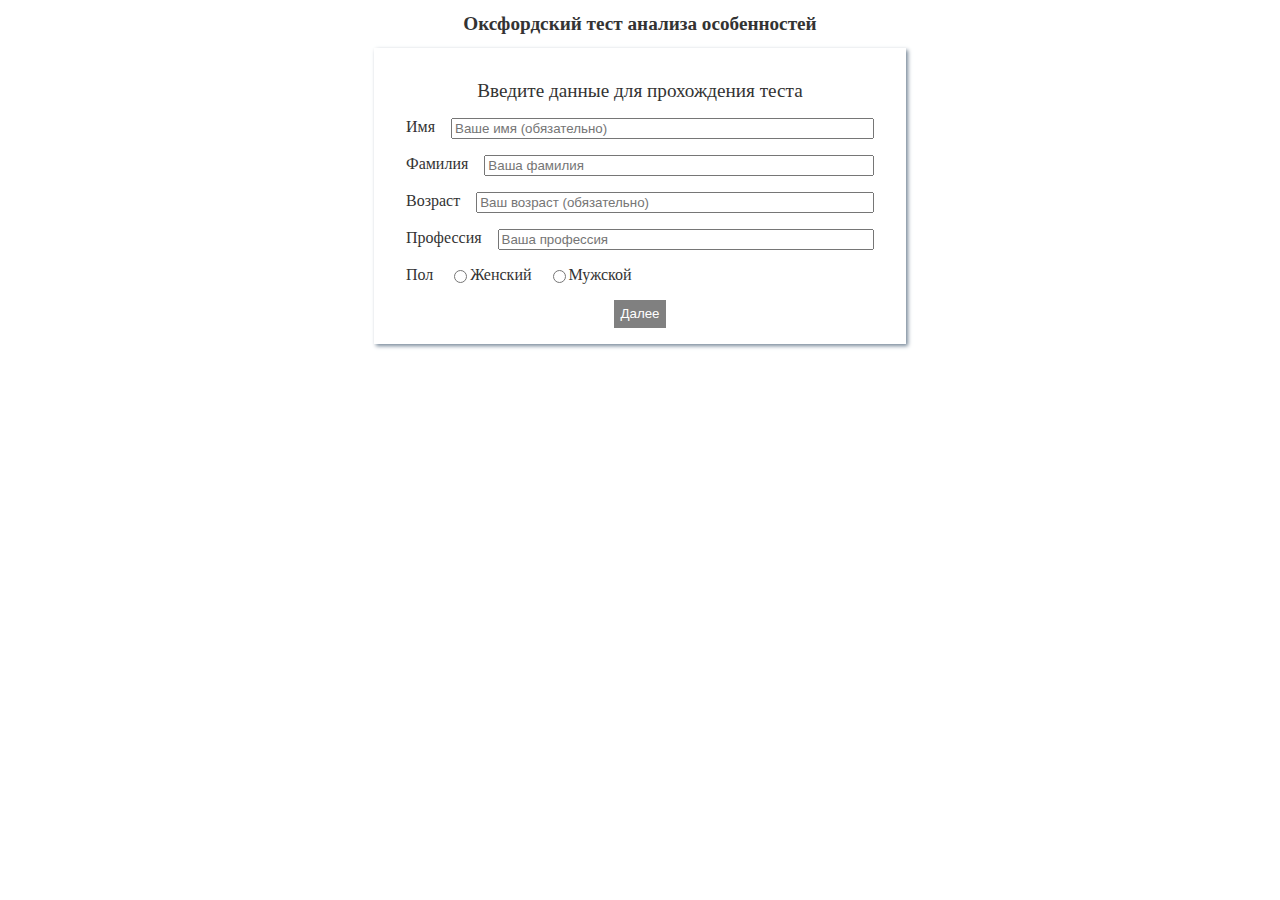
==== index.html @ 40d51e47 "Added chart and results" ====
<!DOCTYPE html>
<html lang="en">
<head>
    <meta charset="UTF-8">
    <meta name="viewport" content="width=device-width, initial-scale=1.0">
    <link rel="stylesheet" href="style.css">
    <script type="module" src="./scripts/common.js"></script>
    <script type="module" src="./scripts/oxford-test.js"></script>
    <title>Document</title>
</head>
<body>
    <main>
        <h1>Оксфордский тест анализа особенностей</h1>
        <section id="instruction" class="instruction">
        </section>
        <section id="userInfo" class="inputForm">
        </section>
        <section id="question" class="inputForm">
        </section>
        <section id="results" class="results">
        </section>
    </main>
    <script type="module">
        import * as oxft from './scripts/oxford-test.js'
        let sectionInstr = document.getElementById("instruction");
        let sectionUserInfo = document.getElementById("userInfo");
        let sectionQuestion = document.getElementById("question");
        let sectionResults = document.getElementById("results");
        let secitonChart =  document.getElementById("chart");

        oxft.parameters.document = document;
        oxft.parameters.instruction.element = sectionInstr;
        oxft.parameters.userInfo.element = sectionUserInfo;
        oxft.parameters.questions.element = sectionQuestion;
        oxft.parameters.results.element = sectionResults;

        // oxft.userInfo.firstname = 'Алексей';
        // oxft.userInfo.lastname = 'Сухарев';
        // oxft.userInfo.age = 43;
        // oxft.userInfo.sex = 'female';
        // oxft.userInfo.occupation = 'Инженер';

        // oxft.capacityAnswers.A = 105;
        // oxft.capacityAnswers.B = 111;
        // oxft.capacityAnswers.C = 88;
        // oxft.capacityAnswers.D = 91;
        // oxft.capacityAnswers.E = 100;
        // oxft.capacityAnswers.F = 97;
        // oxft.capacityAnswers.G = 89;
        // oxft.capacityAnswers.H = 106;
        // oxft.capacityAnswers.I = 90;
        // oxft.capacityAnswers.J = 99;

        oxft.startTest();
    </script>
</body>
</html>
---- style.css ----
body {
    color: #333;
}

.instruction {
    padding: 1em;
    box-shadow: 2px 2px 4px lightslategray;
    max-width: 1000px;
    margin: auto;
}

h1 {
    text-align: center;
    font-size: larger;
}

h2 {
    text-align: center;
    font-size: larger;
    font-weight: normal;
}

#instruction {
    display: none;
}

#question {
    display: none;
}

.inputForm {
    margin: auto;
    padding: 1em;
    box-shadow: 2px 2px 4px lightslategray;
    max-width: 500px;
}

ol {
    padding-inline-start: 1em;
}

.inputForm ul {
    padding: 0;

}

.inputForm li {
   display: flex;
   list-style: none;
   margin: 1em;
}

.inputForm li > input {
    flex: 1;
}

.inputForm li > input[type="radio"] {
    flex: none;
}

.inputForm li > label {
    padding-right: 1em;
}

div {
    margin: 1em;
}

button {
    display: block;
    margin: auto;
    padding: .5em;
    background: gray;
    color: white;
    border: 0;
}

.questionText {
    font-weight: bold;
    margin-top: 2em;
}

.rectChart {
    fill: white;
}

.axisLine {
    stroke: #333;
    /* stroke-width: 3px; */
}

.gridLine {
    stroke: gray;
    /* stroke-width: 1px; */
}

.rectLabel {
    stroke: #555;
    stroke-width: 1px;
    fill-opacity: 0;
}

.results {
    display: flex;
    max-width: 800px;
    margin: auto;
}

.results > div {
    flex: 1;
}
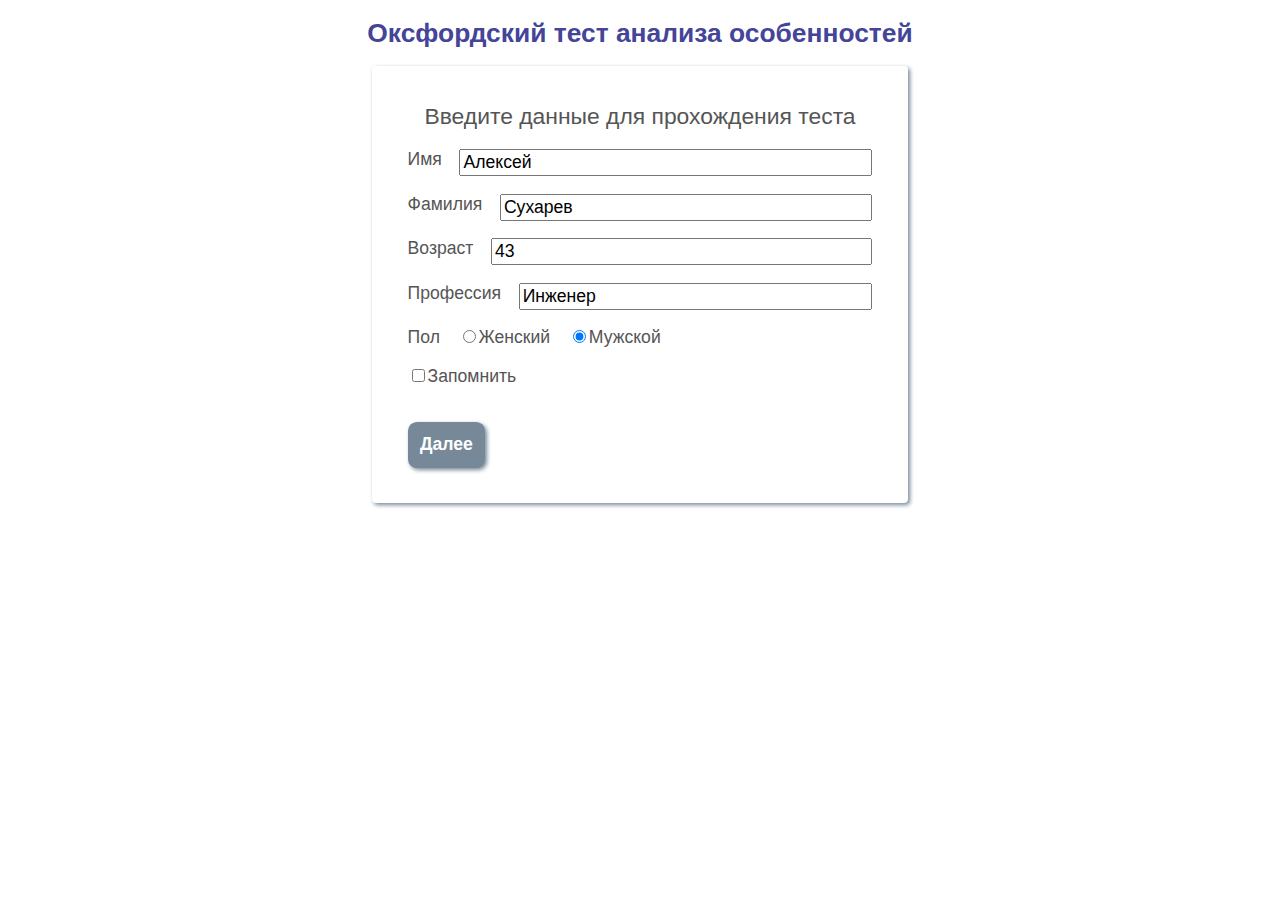
==== commit e89e0d95: "Style changed to ask one question by button click" ====
--- a/index.html
+++ b/index.html
@@ -34,11 +34,11 @@
         oxft.parameters.questions.element = sectionQuestion;
         oxft.parameters.results.element = sectionResults;
 
-        // oxft.userInfo.firstname = 'Алексей';
-        // oxft.userInfo.lastname = 'Сухарев';
-        // oxft.userInfo.age = 43;
-        // oxft.userInfo.sex = 'female';
-        // oxft.userInfo.occupation = 'Инженер';
+        oxft.userInfo.firstname = 'Алексей';
+        oxft.userInfo.lastname = 'Сухарев';
+        oxft.userInfo.age = 43;
+        oxft.userInfo.sex = 'male';
+        oxft.userInfo.occupation = 'Инженер';
 
         // oxft.capacityAnswers.A = 105;
         // oxft.capacityAnswers.B = 111;
--- a/style.css
+++ b/style.css
@@ -1,22 +1,30 @@
 body {
-    color: #333;
+    color: #555;
+    font-family: Arial, Helvetica, sans-serif;
+    font-size: 1.1em;
+}
+
+section {
+    border-radius: 4px;
 }
 
 .instruction {
     padding: 1em;
     box-shadow: 2px 2px 4px lightslategray;
-    max-width: 1000px;
+    border-radius: 2px;
+    max-width: 600px;
     margin: auto;
 }
 
 h1 {
     text-align: center;
-    font-size: larger;
+    font-size: 1.5em;
+    color: #449;
 }
 
 h2 {
     text-align: center;
-    font-size: larger;
+    font-size: 1.3em;
     font-weight: normal;
 }
 
@@ -62,15 +70,28 @@
     padding-right: 1em;
 }
 
+input {
+    font-size: 1em;
+}
+
 div {
     margin: 1em;
 }
 
+#oxftQuestion div {
+    text-align: center;
+}
+
 button {
-    display: block;
+    display: inline;
     margin: auto;
-    padding: .5em;
-    background: gray;
+    font-size: 1em;
+    font-weight: bolder;
+    padding: .7em;
+    margin: 1em;
+    border-radius: .5em;
+    background: lightslategray;
+    box-shadow: 2px 2px 4px lightslategray;
     color: white;
     border: 0;
 }
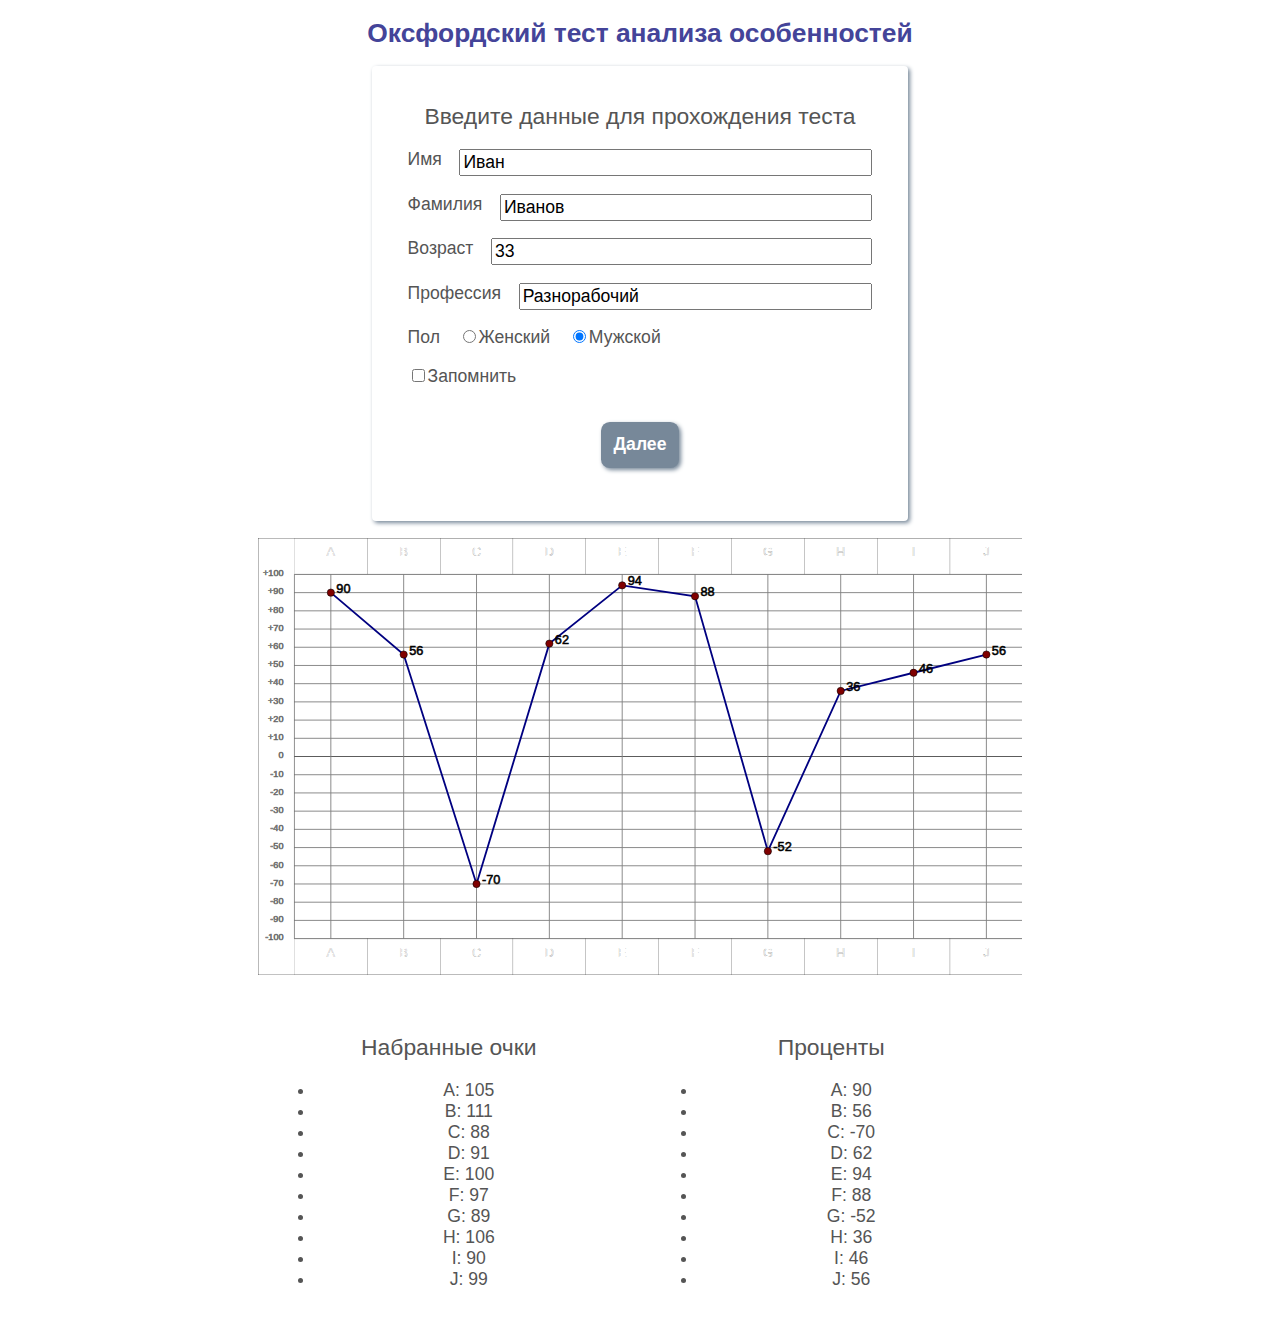
==== commit 0ee5955c: "Style changed to ask one question by button click" ====
--- a/index.html
+++ b/index.html
@@ -34,24 +34,24 @@
         oxft.parameters.questions.element = sectionQuestion;
         oxft.parameters.results.element = sectionResults;
 
-        oxft.userInfo.firstname = 'Алексей';
-        oxft.userInfo.lastname = 'Сухарев';
-        oxft.userInfo.age = 43;
+        oxft.userInfo.firstname = 'Иван';
+        oxft.userInfo.lastname = 'Иванов';
+        oxft.userInfo.age = 33;
         oxft.userInfo.sex = 'male';
-        oxft.userInfo.occupation = 'Инженер';
+        oxft.userInfo.occupation = 'Разнорабочий';
 
-        // oxft.capacityAnswers.A = 105;
-        // oxft.capacityAnswers.B = 111;
-        // oxft.capacityAnswers.C = 88;
-        // oxft.capacityAnswers.D = 91;
-        // oxft.capacityAnswers.E = 100;
-        // oxft.capacityAnswers.F = 97;
-        // oxft.capacityAnswers.G = 89;
-        // oxft.capacityAnswers.H = 106;
-        // oxft.capacityAnswers.I = 90;
-        // oxft.capacityAnswers.J = 99;
+        oxft.capacityAnswers.A = 105;
+        oxft.capacityAnswers.B = 111;
+        oxft.capacityAnswers.C = 88;
+        oxft.capacityAnswers.D = 91;
+        oxft.capacityAnswers.E = 100;
+        oxft.capacityAnswers.F = 97;
+        oxft.capacityAnswers.G = 89;
+        oxft.capacityAnswers.H = 106;
+        oxft.capacityAnswers.I = 90;
+        oxft.capacityAnswers.J = 99;
 
-        oxft.startTest();
+        oxft.testTest();
     </script>
 </body>
 </html>--- a/style.css
+++ b/style.css
@@ -75,11 +75,8 @@
 }
 
 div {
+    text-align: center;
     margin: 1em;
-}
-
-#oxftQuestion div {
-    text-align: center;
 }
 
 button {
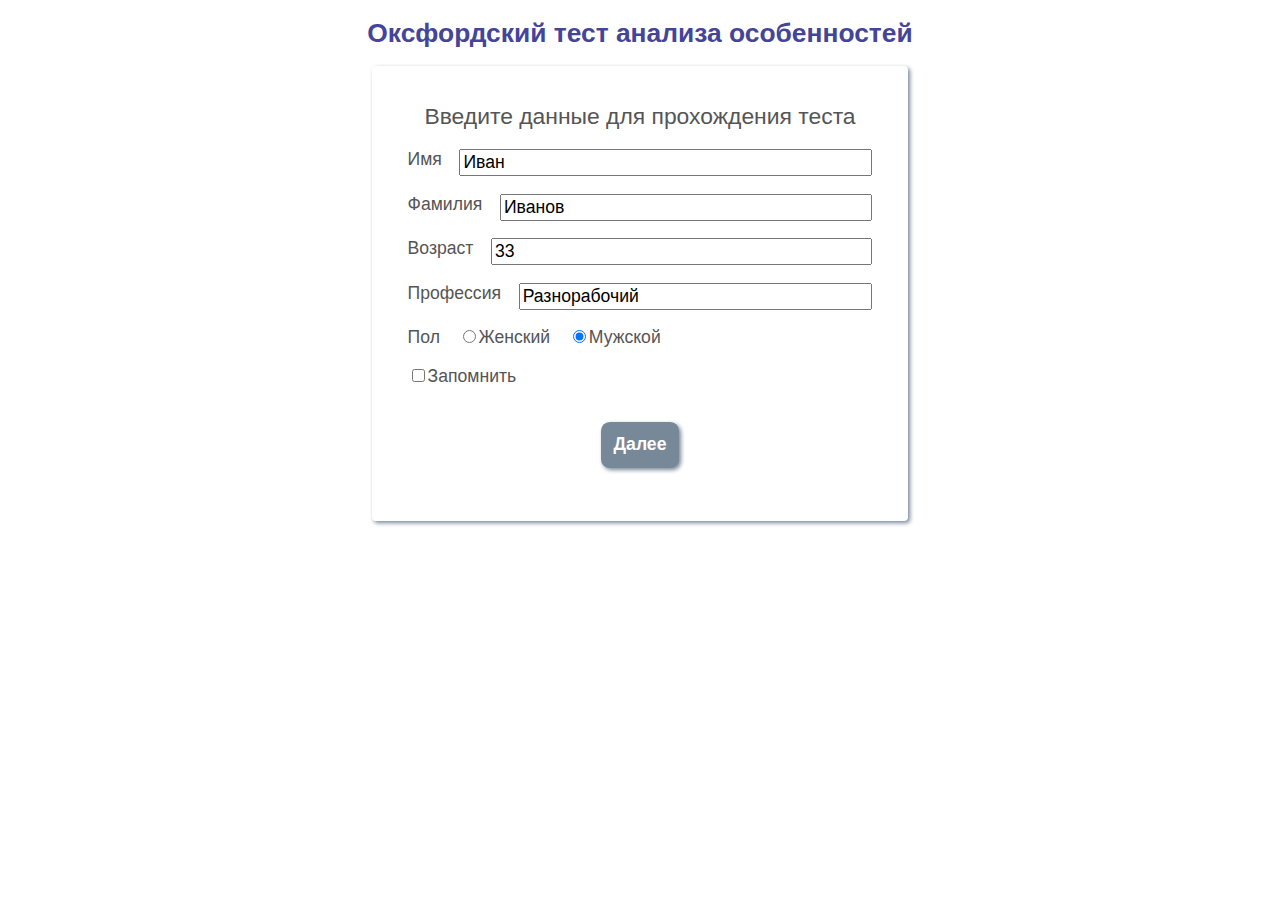
==== commit 3faf5d89: "Code refactoring - limit usage 'document' object in oxford-test.js" ====
--- a/index.html
+++ b/index.html
@@ -51,7 +51,8 @@
         oxft.capacityAnswers.I = 90;
         oxft.capacityAnswers.J = 99;
 
-        oxft.testTest();
+        // oxft.testTest();
+        oxft.startTest();
     </script>
 </body>
 </html>--- a/style.css
+++ b/style.css
@@ -98,25 +98,23 @@
     margin-top: 2em;
 }
 
-.rectChart {
+/* .rectChart {
     fill: white;
 }
 
 .axisLine {
     stroke: #333;
-    /* stroke-width: 3px; */
 }
 
 .gridLine {
     stroke: gray;
-    /* stroke-width: 1px; */
 }
 
 .rectLabel {
     stroke: #555;
     stroke-width: 1px;
     fill-opacity: 0;
-}
+} */
 
 .results {
     display: flex;
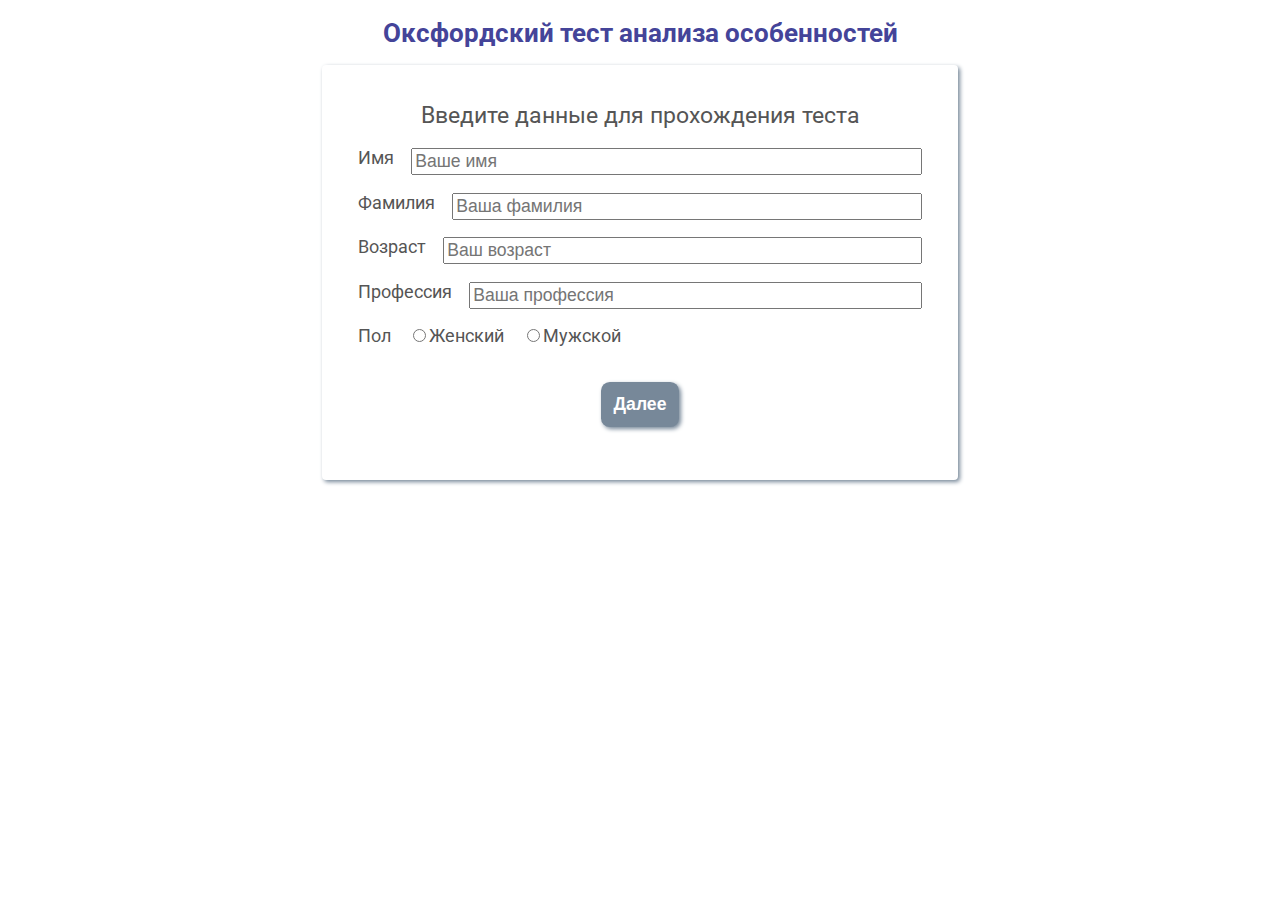
==== commit fe498ad5: "Added subtitles in vertical axis labels" ====
--- a/index.html
+++ b/index.html
@@ -3,10 +3,11 @@
 <head>
     <meta charset="UTF-8">
     <meta name="viewport" content="width=device-width, initial-scale=1.0">
+    <link href="https://fonts.googleapis.com/css2?family=Roboto&display=swap" rel="stylesheet">
     <link rel="stylesheet" href="style.css">
     <script type="module" src="./scripts/common.js"></script>
     <script type="module" src="./scripts/oxford-test.js"></script>
-    <title>Document</title>
+    <title>Оксфордский тест анализа особенностей</title>
 </head>
 <body>
     <main>
@@ -34,24 +35,24 @@
         oxft.parameters.questions.element = sectionQuestion;
         oxft.parameters.results.element = sectionResults;
 
-        oxft.userInfo.firstname = 'Иван';
-        oxft.userInfo.lastname = 'Иванов';
-        oxft.userInfo.age = 33;
-        oxft.userInfo.sex = 'male';
-        oxft.userInfo.occupation = 'Разнорабочий';
+        // oxft.userInfo.firstname = 'Иван';
+        // oxft.userInfo.lastname = 'Иванов';
+        // oxft.userInfo.age = 33;
+        // oxft.userInfo.sex = 'male';
+        // oxft.userInfo.occupation = 'Разнорабочий';
 
-        oxft.capacityAnswers.A = 105;
-        oxft.capacityAnswers.B = 111;
-        oxft.capacityAnswers.C = 88;
-        oxft.capacityAnswers.D = 91;
-        oxft.capacityAnswers.E = 100;
-        oxft.capacityAnswers.F = 97;
-        oxft.capacityAnswers.G = 89;
-        oxft.capacityAnswers.H = 106;
-        oxft.capacityAnswers.I = 90;
-        oxft.capacityAnswers.J = 99;
+        // oxft.capacityAnswers.A = 105;
+        // oxft.capacityAnswers.B = 111;
+        // oxft.capacityAnswers.C = 88;
+        // oxft.capacityAnswers.D = 91;
+        // oxft.capacityAnswers.E = 100;
+        // oxft.capacityAnswers.F = 97;
+        // oxft.capacityAnswers.G = 89;
+        // oxft.capacityAnswers.H = 106;
+        // oxft.capacityAnswers.I = 90;
+        // oxft.capacityAnswers.J = 99;
+        // oxft.testTest();
 
-        // oxft.testTest();
         oxft.startTest();
     </script>
 </body>
--- a/style.css
+++ b/style.css
@@ -1,17 +1,14 @@
 body {
     color: #555;
-    font-family: Arial, Helvetica, sans-serif;
+    font-family: 'Roboto', sans-serif;;
     font-size: 1.1em;
 }
 
 section {
+    display: none;
+    padding: 1em;
     border-radius: 4px;
-}
-
-.instruction {
-    padding: 1em;
     box-shadow: 2px 2px 4px lightslategray;
-    border-radius: 2px;
     max-width: 600px;
     margin: auto;
 }
@@ -28,47 +25,10 @@
     font-weight: normal;
 }
 
-#instruction {
-    display: none;
-}
-
-#question {
-    display: none;
-}
-
-.inputForm {
-    margin: auto;
-    padding: 1em;
-    box-shadow: 2px 2px 4px lightslategray;
-    max-width: 500px;
-}
-
 ol {
     padding-inline-start: 1em;
 }
 
-.inputForm ul {
-    padding: 0;
-
-}
-
-.inputForm li {
-   display: flex;
-   list-style: none;
-   margin: 1em;
-}
-
-.inputForm li > input {
-    flex: 1;
-}
-
-.inputForm li > input[type="radio"] {
-    flex: none;
-}
-
-.inputForm li > label {
-    padding-right: 1em;
-}
 
 input {
     font-size: 1em;
@@ -93,35 +53,25 @@
     border: 0;
 }
 
-.questionText {
-    font-weight: bold;
-    margin-top: 2em;
+.inputForm ul {
+    padding: 0;
+
 }
 
-/* .rectChart {
-    fill: white;
+.inputForm li {
+   display: flex;
+   list-style: none;
+   margin: 1em;
 }
 
-.axisLine {
-    stroke: #333;
+.inputForm li > input {
+    flex: 1;
 }
 
-.gridLine {
-    stroke: gray;
+.inputForm li > input[type="radio"] {
+    flex: none;
 }
 
-.rectLabel {
-    stroke: #555;
-    stroke-width: 1px;
-    fill-opacity: 0;
-} */
-
-.results {
-    display: flex;
-    max-width: 800px;
-    margin: auto;
-}
-
-.results > div {
-    flex: 1;
+.inputForm li > label {
+    padding-right: 1em;
 }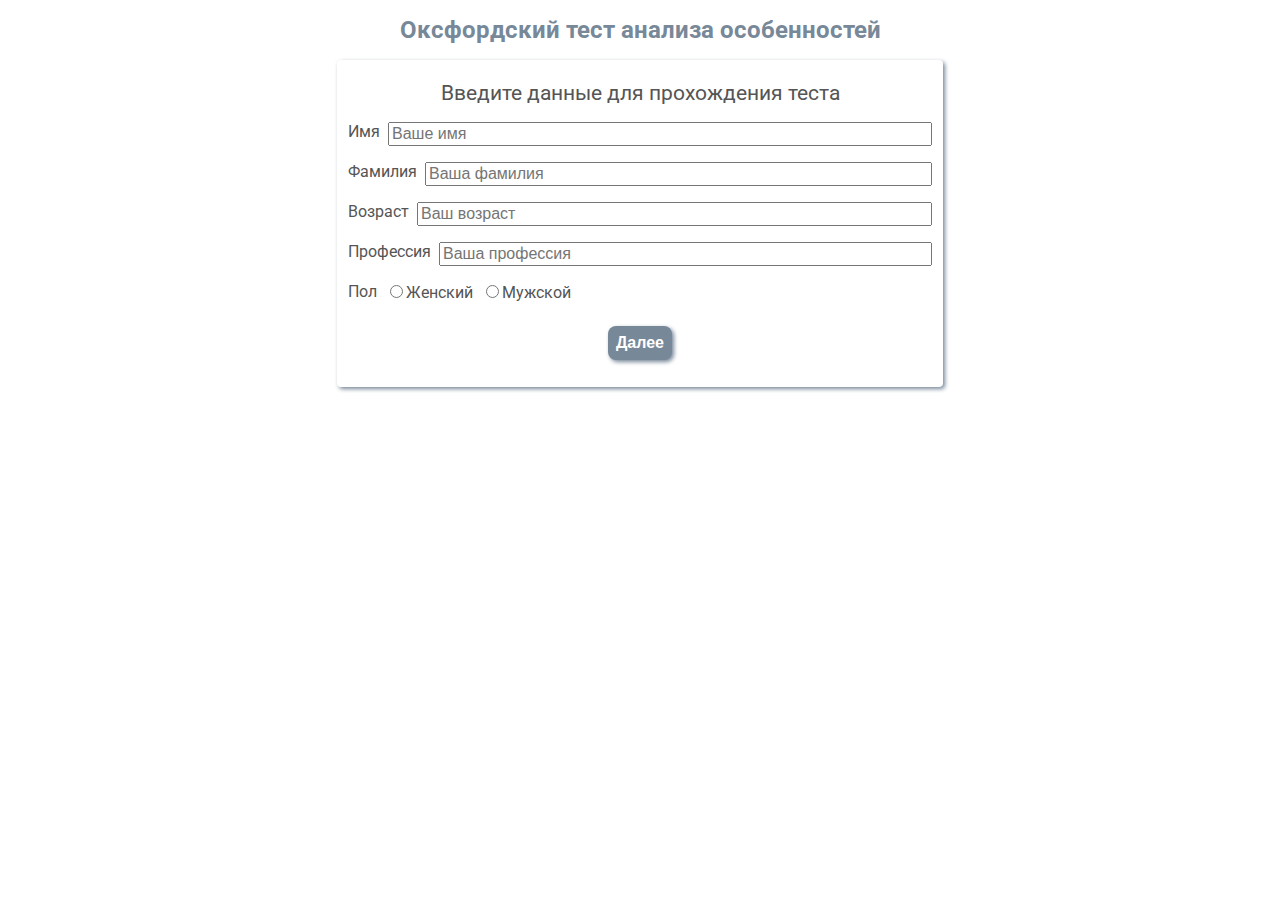
==== commit eee1bf98: "Fixed commitAnswer function" ====
--- a/index.html
+++ b/index.html
@@ -35,24 +35,6 @@
         oxft.parameters.questions.element = sectionQuestion;
         oxft.parameters.results.element = sectionResults;
 
-        // oxft.userInfo.firstname = 'Иван';
-        // oxft.userInfo.lastname = 'Иванов';
-        // oxft.userInfo.age = 33;
-        // oxft.userInfo.sex = 'male';
-        // oxft.userInfo.occupation = 'Разнорабочий';
-
-        // oxft.capacityAnswers.A = 105;
-        // oxft.capacityAnswers.B = 111;
-        // oxft.capacityAnswers.C = 88;
-        // oxft.capacityAnswers.D = 91;
-        // oxft.capacityAnswers.E = 100;
-        // oxft.capacityAnswers.F = 97;
-        // oxft.capacityAnswers.G = 89;
-        // oxft.capacityAnswers.H = 106;
-        // oxft.capacityAnswers.I = 90;
-        // oxft.capacityAnswers.J = 99;
-        // oxft.testTest();
-
         oxft.startTest();
     </script>
 </body>
--- a/style.css
+++ b/style.css
@@ -1,12 +1,12 @@
 body {
     color: #555;
     font-family: 'Roboto', sans-serif;;
-    font-size: 1.1em;
+    font-size: 1em;
 }
 
 section {
     display: none;
-    padding: 1em;
+    padding: .2em;
     border-radius: 4px;
     box-shadow: 2px 2px 4px lightslategray;
     max-width: 600px;
@@ -16,7 +16,7 @@
 h1 {
     text-align: center;
     font-size: 1.5em;
-    color: #449;
+    color: lightslategray;
 }
 
 h2 {
@@ -26,7 +26,7 @@
 }
 
 ol {
-    padding-inline-start: 1em;
+    padding-inline-start: 1.5em;
 }
 
 
@@ -41,11 +41,10 @@
 
 button {
     display: inline;
-    margin: auto;
     font-size: 1em;
     font-weight: bolder;
-    padding: .7em;
-    margin: 1em;
+    padding: .5em;
+    margin: .5em;
     border-radius: .5em;
     background: lightslategray;
     box-shadow: 2px 2px 4px lightslategray;
@@ -61,7 +60,7 @@
 .inputForm li {
    display: flex;
    list-style: none;
-   margin: 1em;
+   margin: 1em .5em;
 }
 
 .inputForm li > input {
@@ -73,5 +72,5 @@
 }
 
 .inputForm li > label {
-    padding-right: 1em;
+    padding-right: .5em;
 }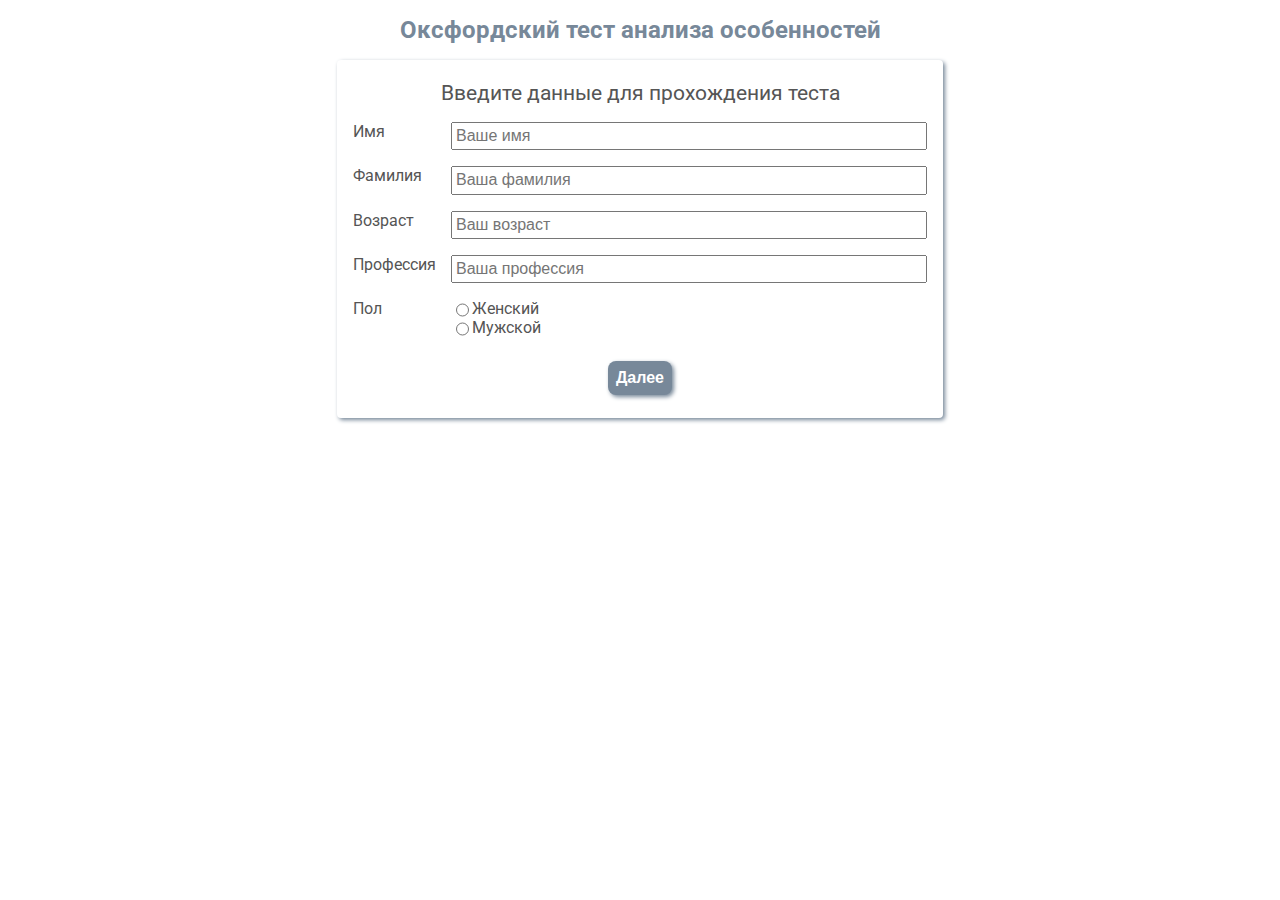
==== commit 1a3747a4: "Refactored to use promises" ====
--- a/index.html
+++ b/index.html
@@ -5,36 +5,17 @@
     <meta name="viewport" content="width=device-width, initial-scale=1.0">
     <link href="https://fonts.googleapis.com/css2?family=Roboto&display=swap" rel="stylesheet">
     <link rel="stylesheet" href="style.css">
-    <script type="module" src="./scripts/common.js"></script>
-    <script type="module" src="./scripts/oxford-test.js"></script>
     <title>Оксфордский тест анализа особенностей</title>
 </head>
 <body>
-    <main>
+    <main id="main">
         <h1>Оксфордский тест анализа особенностей</h1>
-        <section id="instruction" class="instruction">
-        </section>
-        <section id="userInfo" class="inputForm">
-        </section>
-        <section id="question" class="inputForm">
-        </section>
-        <section id="results" class="results">
-        </section>
     </main>
     <script type="module">
         import * as oxft from './scripts/oxford-test.js'
-        let sectionInstr = document.getElementById("instruction");
-        let sectionUserInfo = document.getElementById("userInfo");
-        let sectionQuestion = document.getElementById("question");
-        let sectionResults = document.getElementById("results");
-        let secitonChart =  document.getElementById("chart");
 
-        oxft.parameters.document = document;
-        oxft.parameters.instruction.element = sectionInstr;
-        oxft.parameters.userInfo.element = sectionUserInfo;
-        oxft.parameters.questions.element = sectionQuestion;
-        oxft.parameters.results.element = sectionResults;
-
+        oxft.parameters.userInfo.style.className = 'inputForm';
+        oxft.initTest(document.getElementById("main"));
         oxft.startTest();
     </script>
 </body>
--- a/style.css
+++ b/style.css
@@ -4,8 +4,40 @@
     font-size: 1em;
 }
 
+#testListDiv {
+    display: flex;
+    flex-direction: column;
+    margin: auto;
+    width: fit-content;
+}
+
+#testListDiv > div {
+    margin: .5em;
+    display: flex;
+    justify-content: space-between;
+    align-items: center;
+    box-shadow: 1px 1px 2px lightslategray;
+}
+
+#testListDiv > div:hover {
+    background-color: #DDD;
+}
+
+
+#testListDiv > div div {
+    margin: 0 1em;
+    padding: 0 .2em;
+    line-height: 50px;
+    height: 50px;
+    border-left: 1px solid rgba(0, 0, 0, .2);
+}
+
+#testListDiv > div div:first-child {
+    border-left: 0;
+}
+
+
 section {
-    display: none;
     padding: .2em;
     border-radius: 4px;
     box-shadow: 2px 2px 4px lightslategray;
@@ -36,7 +68,11 @@
 
 div {
     text-align: center;
-    margin: 1em;
+    margin: .7em;
+}
+
+button:hover {
+    cursor: pointer;
 }
 
 button {
@@ -54,23 +90,30 @@
 
 .inputForm ul {
     padding: 0;
+    margin: .5em;
+}
 
+.inputForm li div {
+    margin: 0;
 }
 
 .inputForm li {
    display: flex;
    list-style: none;
-   margin: 1em .5em;
+   margin: 1em .3em;
 }
 
 .inputForm li > input {
     flex: 1;
+    padding: .2em;
 }
 
 .inputForm li > input[type="radio"] {
     flex: none;
 }
 
-.inputForm li > label {
+.inputForm li label {
+    display: flex;
     padding-right: .5em;
+    min-width: 90px;;
 }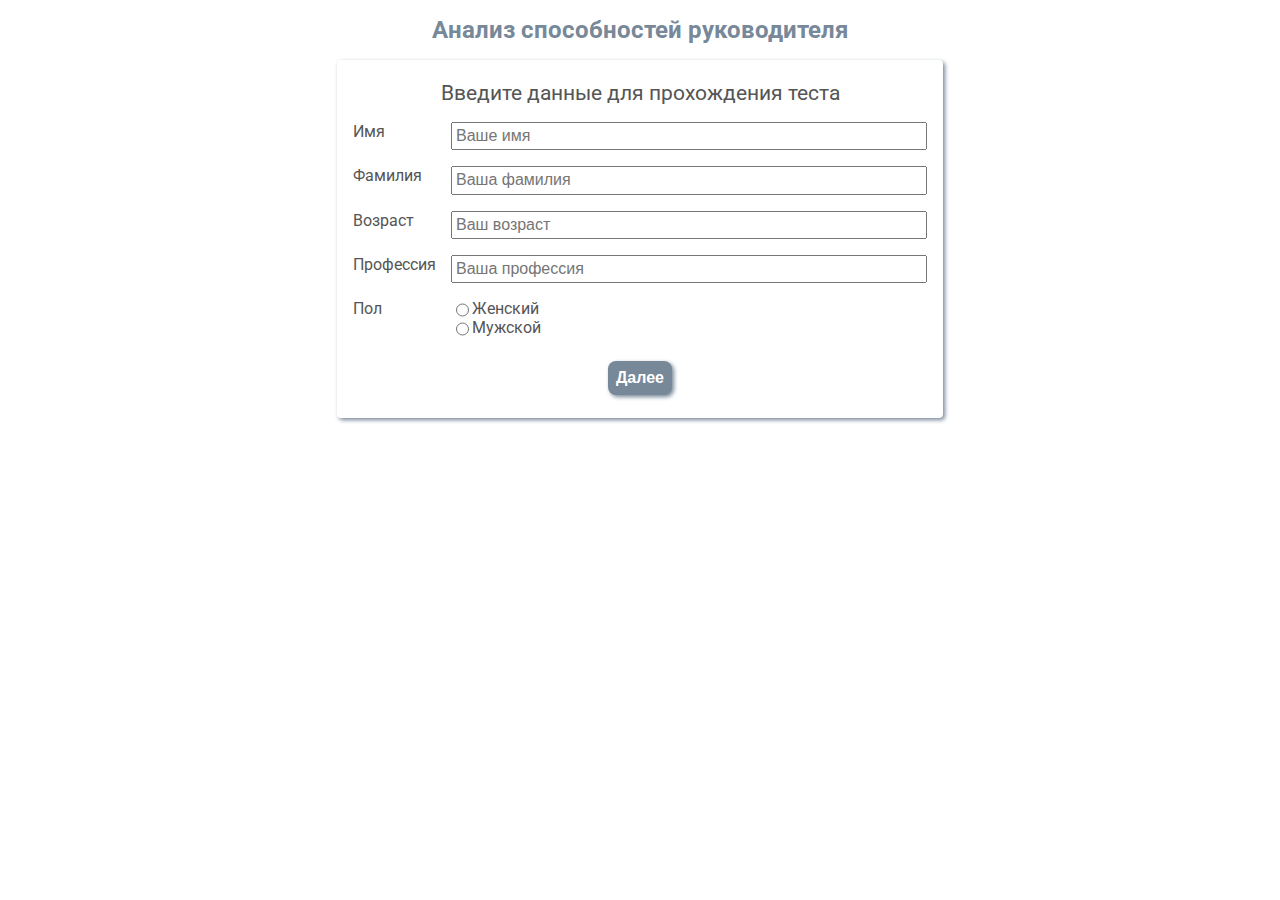
==== commit dd31fa9d: "Changed chart labels and test title" ====
--- a/index.html
+++ b/index.html
@@ -5,11 +5,11 @@
     <meta name="viewport" content="width=device-width, initial-scale=1.0">
     <link href="https://fonts.googleapis.com/css2?family=Roboto&display=swap" rel="stylesheet">
     <link rel="stylesheet" href="style.css">
-    <title>Оксфордский тест анализа особенностей</title>
+    <title>Анализ способностей руководителя</title>
 </head>
 <body>
     <main id="main">
-        <h1>Оксфордский тест анализа особенностей</h1>
+        <h1>Анализ способностей руководителя</h1>
     </main>
     <script type="module">
         import * as oxft from './scripts/oxford-test.js'
--- a/style.css
+++ b/style.css
@@ -4,38 +4,54 @@
     font-size: 1em;
 }
 
-#testListDiv {
+main {
+    margin: auto;
+    max-width: 800px;
+}
+
+.resultListDiv {
     display: flex;
     flex-direction: column;
     margin: auto;
     width: fit-content;
 }
 
-#testListDiv > div {
+.resultListDiv > div {
     margin: .5em;
     display: flex;
-    justify-content: space-between;
+
     align-items: center;
     box-shadow: 1px 1px 2px lightslategray;
 }
 
-#testListDiv > div:hover {
+.resultListDiv > div:hover {
     background-color: #DDD;
 }
 
+.chartDiv {
+    margin: 0;
+    background-color: rgba(0, 0, 0, .2);
+    position: absolute;
+    z-index: 100;
+    top: 0;
+    left: 0;
+    width: 100%;
+    height: 100%;
+}
 
-#testListDiv > div div {
+.chartDiv > div {
+    margin: auto;
+    max-width: 800px;
+    width: 90vh;
+    box-shadow: 4px 4px 8px #000;
+    background-color: #FFF;
+}
+
+.resultListDiv > div div {
     margin: 0 1em;
     padding: 0 .2em;
-    line-height: 50px;
-    height: 50px;
-    border-left: 1px solid rgba(0, 0, 0, .2);
+    flex-grow: 1;
 }
-
-#testListDiv > div div:first-child {
-    border-left: 0;
-}
-
 
 section {
     padding: .2em;
